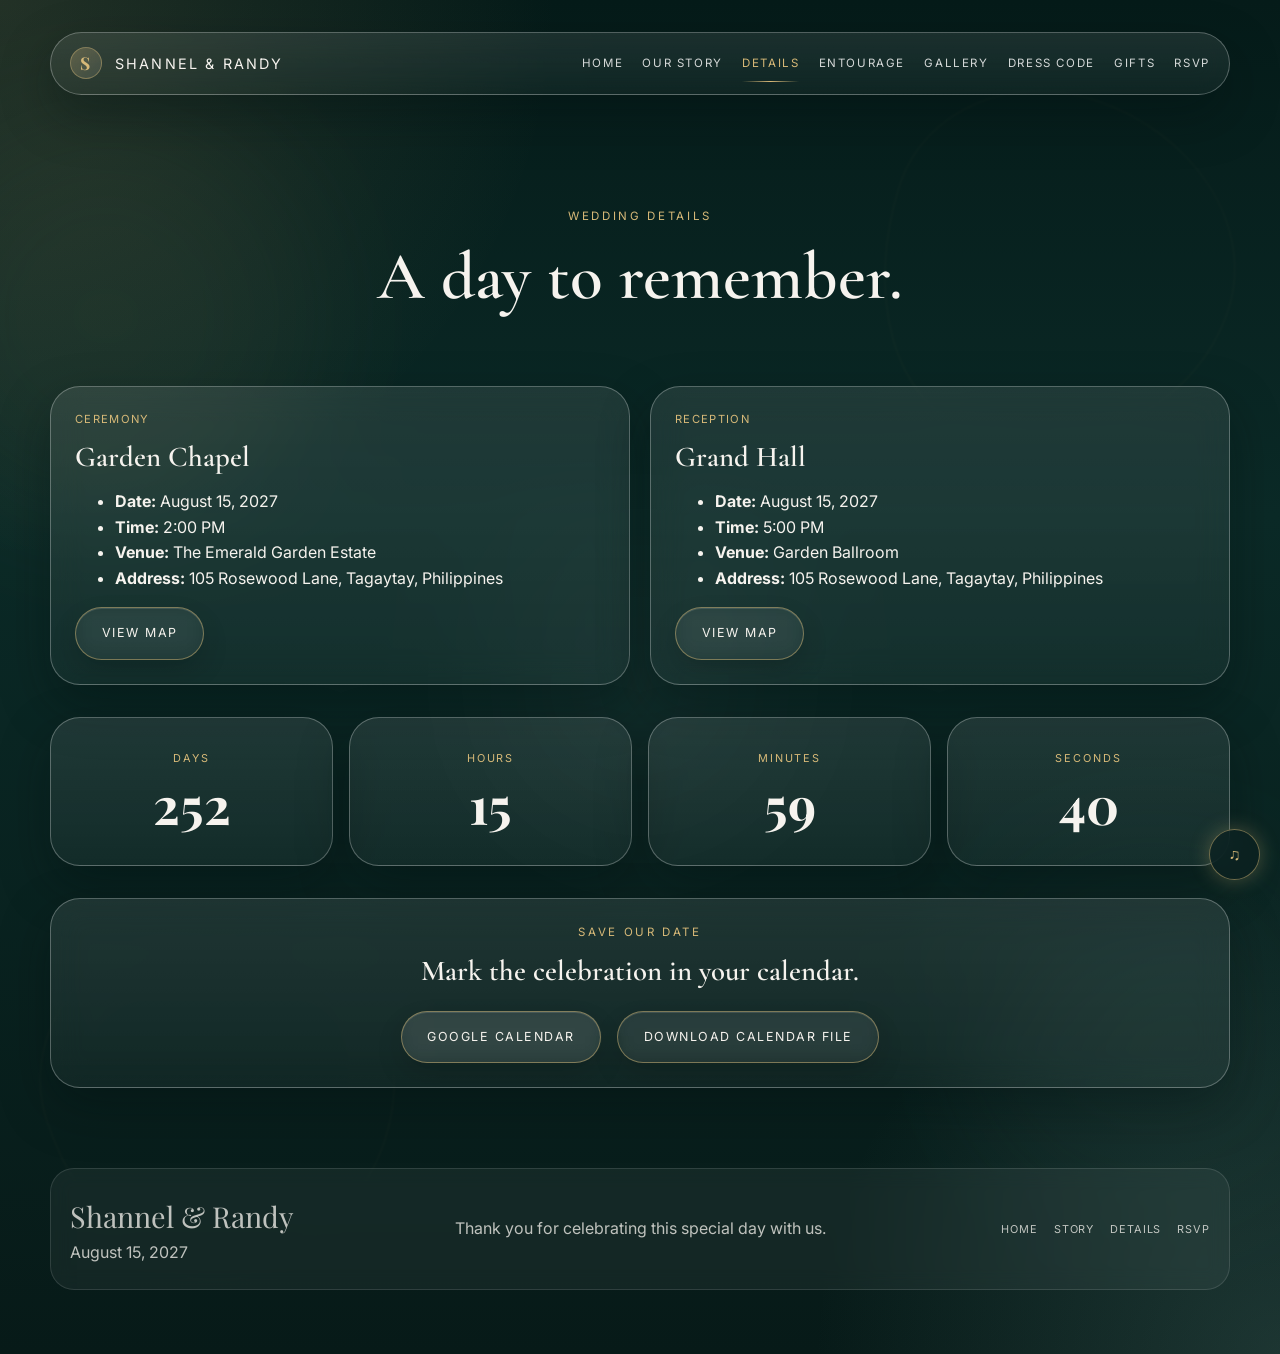
==== details.html @ 185ae38d "updated" ====
<!DOCTYPE html>
<html lang="en">
  <head>
    <meta charset="UTF-8" />
    <meta name="viewport" content="width=device-width, initial-scale=1.0" />
    <title>Wedding Details | Shannel & Randy</title>
    <meta name="description" content="Wedding ceremony and reception details for Shannel and Randy." />
    <link rel="preconnect" href="https://fonts.googleapis.com" />
    <link rel="preconnect" href="https://fonts.gstatic.com" crossorigin />
    <link
      href="https://fonts.googleapis.com/css2?family=Cormorant+Garamond:wght@400;500;600;700&family=Inter:wght@400;500;600;700&family=Playfair+Display:wght@500;600;700&display=swap"
      rel="stylesheet"
    />
    <link rel="stylesheet" href="./css/style.css" />
  </head>
  <body>
    <div class="page-shell">
      <div class="background-orb orb-one"></div>
      <div class="background-orb orb-two"></div>
      <div class="background-orb orb-three"></div>
      <div class="botanical botanical-one"></div>
      <div class="botanical botanical-two"></div>

      <header class="site-header">
        <nav class="nav glass-panel" aria-label="Main navigation">
          <a class="brand" href="./index.html" aria-label="Shannel and Randy home">
            <span class="brand-mark">S</span>
            <span>Shannel &amp; Randy</span>
          </a>
          <button class="nav-toggle" type="button" aria-expanded="false" aria-controls="mobileNav" aria-label="Open menu">
            <span></span>
            <span></span>
            <span></span>
          </button>
          <div class="nav-menu" id="mobileNav">
            <a class="nav-link" href="./index.html">Home</a>
            <a class="nav-link" href="./story.html">Our Story</a>
            <a class="nav-link active" href="./details.html">Details</a>
            <a class="nav-link" href="./entourage.html">Entourage</a>
            <a class="nav-link" href="./gallery.html">Gallery</a>
            <a class="nav-link" href="./dress-code.html">Dress Code</a>
            <a class="nav-link" href="./gifts.html">Gifts</a>
            <a class="nav-link" href="./rsvp.html">RSVP</a>
          </div>
        </nav>
      </header>

      <main class="content-page">
        <section class="page-hero reveal fade-up">
          <p class="eyebrow">Wedding Details</p>
          <h1>A day to remember.</h1>
        </section>

        <section class="details-page section-shell">
          <div class="info-grid two-up">
            <article class="glass-card info-card reveal fade-up">
              <div class="card-header">
                <p class="card-kicker">Ceremony</p>
                <h3>Garden Chapel</h3>
              </div>
              <ul>
                <li><strong>Date:</strong> August 15, 2027</li>
                <li><strong>Time:</strong> 2:00 PM</li>
                <li><strong>Venue:</strong> The Emerald Garden Estate</li>
                <li><strong>Address:</strong> 105 Rosewood Lane, Tagaytay, Philippines</li>
              </ul>
              <a class="button button-secondary" href="https://maps.google.com/?q=The+Emerald+Garden+Estate+Tagaytay+Philippines" target="_blank" rel="noreferrer">View Map</a>
            </article>

            <article class="glass-card info-card reveal fade-up">
              <div class="card-header">
                <p class="card-kicker">Reception</p>
                <h3>Grand Hall</h3>
              </div>
              <ul>
                <li><strong>Date:</strong> August 15, 2027</li>
                <li><strong>Time:</strong> 5:00 PM</li>
                <li><strong>Venue:</strong> Garden Ballroom</li>
                <li><strong>Address:</strong> 105 Rosewood Lane, Tagaytay, Philippines</li>
              </ul>
              <a class="button button-secondary" href="https://maps.google.com/?q=The+Emerald+Garden+Estate+Tagaytay+Philippines" target="_blank" rel="noreferrer">View Map</a>
            </article>
          </div>

          <div class="countdown-grid reveal fade-up">
            <div class="countdown-card glass-card">
              <span class="countdown-label">Days</span>
              <strong class="countdown-value" data-time-unit="days">00</strong>
            </div>
            <div class="countdown-card glass-card">
              <span class="countdown-label">Hours</span>
              <strong class="countdown-value" data-time-unit="hours">00</strong>
            </div>
            <div class="countdown-card glass-card">
              <span class="countdown-label">Minutes</span>
              <strong class="countdown-value" data-time-unit="minutes">00</strong>
            </div>
            <div class="countdown-card glass-card">
              <span class="countdown-label">Seconds</span>
              <strong class="countdown-value" data-time-unit="seconds">00</strong>
            </div>
          </div>

          <div class="calendar-card glass-card reveal fade-up">
            <p class="eyebrow">Save Our Date</p>
            <h3>Mark the celebration in your calendar.</h3>
            <div class="calendar-actions">
              <button class="button button-primary" type="button" data-calendar-action="google">Google Calendar</button>
              <button class="button button-secondary" type="button" data-calendar-action="download">Download Calendar File</button>
            </div>
          </div>
        </section>
      </main>

      <footer class="site-footer">
        <div class="footer-inner">
          <div>
            <p class="footer-title">Shannel &amp; Randy</p>
            <p>August 15, 2027</p>
          </div>
          <p class="footer-note">Thank you for celebrating this special day with us.</p>
          <div class="footer-nav">
            <a href="./index.html">Home</a>
            <a href="./story.html">Story</a>
            <a href="./details.html">Details</a>
            <a href="./rsvp.html">RSVP</a>
          </div>
        </div>
      </footer>
    </div>

    <button class="music-toggle" id="musicToggle" type="button" aria-label="Toggle music">
      <span class="music-icon">♫</span>
    </button>

    <script src="./js/script.js"></script>
  </body>
</html>
---- css/style.css ----
:root {
  --emerald-dark: #071d1a;
  --emerald-deep: #0b2d2a;
  --emerald: #1a4d47;
  --emerald-soft: #2d6d64;
  --emerald-light: #74a39a;
  --sage: #b5c8b8;
  --sage-strong: #98ab9d;
  --ivory: #f4efe7;
  --ivory-deep: #e4ddd0;
  --champagne: #d9c7a3;
  --gold: #d7b978;
  --gold-soft: rgba(215, 185, 120, 0.35);
  --glass: rgba(255, 255, 255, 0.08);
  --glass-strong: rgba(255, 255, 255, 0.14);
  --glass-emerald: rgba(15, 56, 52, 0.38);
  --glass-border: rgba(255, 255, 255, 0.28);
  --shadow-soft: 0 20px 50px rgba(2, 15, 13, 0.35);
  --shadow-gold: 0 0 20px rgba(215, 185, 120, 0.3);
  --link: #f0e7d3;
  --text: #f6f3ee;
  --text-soft: rgba(246, 243, 238, 0.76);
  --heading: "Cormorant Garamond", serif;
  --display: "Playfair Display", serif;
  --body: "Inter", sans-serif;
  --radius-lg: 30px;
  --radius-md: 20px;
  --radius-sm: 14px;
  --container: min(1180px, calc(100% - 2rem));
}

* {
  box-sizing: border-box;
}

html {
  scroll-behavior: smooth;
}

body {
  margin: 0;
  font-family: var(--body);
  background:
    radial-gradient(circle at top left, rgba(215, 185, 120, 0.14), transparent 30%),
    radial-gradient(circle at bottom right, rgba(116, 163, 154, 0.2), transparent 25%),
    linear-gradient(180deg, #051b19 0%, #0b2a27 38%, #071a18 100%);
  color: var(--text);
  min-height: 100vh;
  line-height: 1.6;
  overflow-x: hidden;
}

img {
  max-width: 100%;
  display: block;
}

a {
  color: inherit;
  text-decoration: none;
}

button,
input,
textarea {
  font: inherit;
}

button {
  cursor: pointer;
}

.page-shell {
  position: relative;
  min-height: 100vh;
  overflow: hidden;
}

.background-orb {
  position: absolute;
  border-radius: 50%;
  filter: blur(80px);
  opacity: 0.34;
  pointer-events: none;
  animation: floatOrbs 18s ease-in-out infinite alternate;
}

.orb-one {
  width: 26rem;
  height: 26rem;
  background: rgba(215, 185, 120, 0.17);
  top: 8%;
  left: -8%;
}

.orb-two {
  width: 24rem;
  height: 24rem;
  background: rgba(116, 163, 154, 0.15);
  bottom: 10%;
  right: -5%;
  animation-delay: 3s;
}

.orb-three {
  width: 18rem;
  height: 18rem;
  background: rgba(255, 255, 255, 0.1);
  top: 40%;
  left: 50%;
  transform: translateX(-50%);
  animation-delay: 6s;
}

.botanical {
  position: absolute;
  width: 22rem;
  height: 22rem;
  border: 1px solid rgba(215, 185, 120, 0.14);
  border-radius: 45% 55% 60% 40% / 40% 45% 55% 60%;
  opacity: 0.35;
  filter: blur(1px);
  pointer-events: none;
}

.botanical-one {
  top: 6rem;
  right: 3rem;
  transform: rotate(18deg);
}

.botanical-two {
  bottom: 5rem;
  left: 3rem;
  transform: rotate(-18deg);
}

.site-header {
  position: sticky;
  top: 1rem;
  z-index: 50;
  width: var(--container);
  margin: 0 auto;
  padding-top: 1rem;
}

.nav {
  display: flex;
  align-items: center;
  justify-content: space-between;
  position: relative;
  padding: 0.9rem 1.2rem;
  border-radius: 999px;
  background: rgba(14, 40, 39, 0.38);
  backdrop-filter: blur(18px);
  -webkit-backdrop-filter: blur(18px);
  border: 1px solid rgba(215, 185, 120, 0.25);
  box-shadow: var(--shadow-soft);
}

.brand {
  display: inline-flex;
  align-items: center;
  gap: 0.8rem;
  font-size: 0.9rem;
  letter-spacing: 0.15em;
  text-transform: uppercase;
  color: var(--text);
}

.brand-mark {
  width: 2rem;
  height: 2rem;
  display: inline-grid;
  place-items: center;
  border-radius: 50%;
  background: linear-gradient(135deg, rgba(215, 185, 120, 0.28), rgba(255,255,255,0.09));
  border: 1px solid rgba(215, 185, 120, 0.4);
  color: var(--gold);
  font-family: var(--display);
  font-size: 1.1rem;
  font-weight: 700;
}

.nav-menu {
  display: flex;
  align-items: center;
  justify-content: center;
  gap: 1.2rem;
  flex-wrap: wrap;
}

.nav-link {
  position: relative;
  color: rgba(255,255,255,0.82);
  font-size: 0.72rem;
  letter-spacing: 0.14em;
  text-transform: uppercase;
  padding: 0.3rem 0;
  transition: color 0.35s ease;
}

.nav-link::after {
  content: "";
  position: absolute;
  left: 0;
  bottom: -0.3rem;
  width: 100%;
  height: 1px;
  background: linear-gradient(90deg, transparent, var(--gold), transparent);
  transform: scaleX(0);
  transform-origin: center;
  transition: transform 0.35s ease;
}

.nav-link:hover,
.nav-link:focus-visible,
.nav-link.active {
  color: var(--gold);
}

.nav-link:hover::after,
.nav-link:focus-visible::after,
.nav-link.active::after {
  transform: scaleX(1);
}

.nav-toggle {
  display: none;
  width: 3rem;
  height: 3rem;
  background: rgba(255,255,255,0.06);
  border: 1px solid rgba(255,255,255,0.15);
  border-radius: 50%;
  position: relative;
}

.nav-toggle span {
  display: block;
  width: 1.2rem;
  height: 2px;
  background: var(--text);
  margin: 0.25rem auto;
  border-radius: 999px;
  transition: transform 0.35s ease, opacity 0.35s ease;
}

.nav-toggle[aria-expanded="true"] span:nth-child(1) {
  transform: translateY(6px) rotate(45deg);
}

.nav-toggle[aria-expanded="true"] span:nth-child(2) {
  opacity: 0;
}

.nav-toggle[aria-expanded="true"] span:nth-child(3) {
  transform: translateY(-6px) rotate(-45deg);
}

.site-main,
.content-page {
  width: var(--container);
  margin: 0 auto;
  padding-bottom: 4rem;
}

.section-shell {
  padding-top: 4.5rem;
}

.page-hero {
  padding-top: 8rem;
  text-align: center;
}

.section-heading {
  text-align: center;
  margin-bottom: 2rem;
}

.section-heading.split-heading {
  display: flex;
  justify-content: space-between;
  align-items: end;
  text-align: left;
  gap: 1rem;
}

.eyebrow {
  margin: 0 0 0.9rem;
  font-size: 0.72rem;
  letter-spacing: 0.23em;
  text-transform: uppercase;
  color: var(--gold);
}

h1, h2, h3 {
  margin: 0;
  color: var(--text);
  font-family: var(--heading);
  font-weight: 600;
  line-height: 1.1;
}

h1 {
  font-size: clamp(3rem, 4vw + 1rem, 6rem);
}

h2 {
  font-size: clamp(2.1rem, 2vw + 1rem, 3.3rem);
}

h3 {
  font-size: clamp(1.6rem, 1vw + 1rem, 2.2rem);
}

.hero-section {
  min-height: 100vh;
  display: grid;
  place-items: center;
  padding-top: 2rem;
  position: relative;
}

.hero-frame {
  width: min(100%, 960px);
  min-height: 85vh;
  display: grid;
  place-items: center;
  text-align: center;
  background: linear-gradient(135deg, rgba(164, 198, 187, 0.09), rgba(17, 47, 46, 0.3));
  border: 1px solid rgba(255,255,255,0.12);
  box-shadow: var(--shadow-soft);
  border-radius: 2.2rem;
  padding: clamp(2rem, 4vw, 5rem);
  position: relative;
  overflow: hidden;
}

.hero-frame::before,
.hero-frame::after,
.glass-card::before {
  content: "";
  position: absolute;
  inset: 0;
  background: linear-gradient(120deg, transparent 20%, rgba(255,255,255,0.08), transparent 80%);
  transform: translateX(-100%);
  animation: shimmer 12s linear infinite;
  pointer-events: none;
}

.hero-content {
  position: relative;
  z-index: 1;
}

.hero-names {
  display: flex;
  align-items: center;
  justify-content: center;
  gap: 1rem;
  flex-wrap: wrap;
  font-family: var(--display);
  letter-spacing: 0.08em;
  text-transform: uppercase;
  margin: 0.6rem 0 1rem;
}

.hero-names span {
  display: inline-block;
  opacity: 0;
  transform: translateY(1rem);
  animation: fadeReveal 1s ease forwards;
}

.hero-ampersand {
  font-size: clamp(2.2rem, 3vw, 4rem);
  color: var(--gold);
}

.hero-names span:nth-child(2) {
  animation-delay: 0.75s;
}

.hero-names span:nth-child(1) {
  animation-delay: 0.3s;
}

.hero-names span:nth-child(3) {
  animation-delay: 1.2s;
}

.hero-subtitle,
.hero-meta {
  font-size: 0.95rem;
  letter-spacing: 0.12em;
  text-transform: uppercase;
  color: var(--text-soft);
}

.typewriter {
  min-height: 1.4em;
  display: inline-block;
  white-space: nowrap;
  overflow: hidden;
  border-right: 2px solid rgba(215, 185, 120, 0.85);
  animation: blinkCaret 0.8s step-end infinite;
}

.hero-meta {
  display: flex;
  justify-content: center;
  gap: 0.55rem;
  flex-wrap: wrap;
  margin-top: 1.2rem;
}

.divider {
  color: var(--gold);
}

.hero-actions {
  display: flex;
  justify-content: center;
  flex-wrap: wrap;
  gap: 1rem;
  margin-top: 2rem;
}

.button {
  display: inline-flex;
  align-items: center;
  justify-content: center;
  border-radius: 999px;
  padding: 0.95rem 1.6rem;
  border: 1px solid rgba(215, 185, 120, 0.5);
  background: rgba(255,255,255,0.08);
  color: var(--text);
  backdrop-filter: blur(10px);
  -webkit-backdrop-filter: blur(10px);
  box-shadow: inset 0 1px 0 rgba(255,255,255,0.12), 0 12px 26px rgba(0,0,0,0.15);
  font-size: 0.78rem;
  letter-spacing: 0.12em;
  text-transform: uppercase;
  transition: transform 0.3s ease, box-shadow 0.3s ease, background 0.3s ease, border-color 0.3s ease;
}

.button:hover,
.button:focus-visible {
  transform: translateY(-2px);
  box-shadow: inset 0 1px 0 rgba(255,255,255,0.16), 0 16px 30px rgba(215,185,120,0.12);
  border-color: rgba(215,185,120,0.8);
}

.button:active {
  transform: translateY(1px) scale(0.99);
}

.button-primary {
  background: linear-gradient(135deg rgba(255,255,255,0.12), rgba(215,185,120,0.18));
}

.button-secondary {
  background: rgba(255,255,255,0.04);
}

.text-link {
  color: var(--gold);
  font-size: 0.8rem;
  letter-spacing: 0.12em;
  text-transform: uppercase;
}

.glass-panel,
.glass-card {
  position: relative;
  border: 1px solid var(--glass-border);
  background: linear-gradient(180deg, rgba(255,255,255,0.09), rgba(255,255,255,0.04));
  backdrop-filter: blur(16px);
  -webkit-backdrop-filter: blur(16px);
  box-shadow: var(--shadow-soft);
}

.glass-card {
  border-radius: var(--radius-lg);
  padding: 1.5rem;
  overflow: hidden;
}

.emerald-card {
  background: linear-gradient(180deg, rgba(28, 77, 71, 0.44), rgba(12, 27, 29, 0.32));
}

.ivory-card {
  background: linear-gradient(180deg, rgba(255,255,255,0.18), rgba(244,239,231,0.11));
  color: var(--ivory);
}

.gold-outline-card {
  border-color: rgba(215, 185, 120, 0.65);
  box-shadow: 0 0 0 1px rgba(215, 185, 120, 0.18), 0 20px 40px rgba(11,18,17,0.18);
}

.info-grid,
.gifts-grid,
.profile-grid,
.swatch-grid,
.details-layout,
.gallery-compact {
  display: grid;
  gap: 1.25rem;
}

.three-up {
  grid-template-columns: repeat(3, minmax(0, 1fr));
}

.two-up {
  grid-template-columns: repeat(2, minmax(0, 1fr));
}

.info-card h3,
.gift-card h3,
.detail-panel h3 {
  margin-bottom: 1rem;
}

.card-kicker {
  margin: 0 0 0.8rem;
  color: var(--gold);
  text-transform: uppercase;
  letter-spacing: 0.12em;
  font-size: 0.7rem;
}

.timeline-preview {
  display: grid;
  gap: 1.3rem;
}

.timeline-item {
  display: grid;
  grid-template-columns: 120px 1fr;
  gap: 1rem;
  align-items: center;
}

.timeline-year {
  color: var(--gold);
  font-size: clamp(1.8rem, 2vw, 2.7rem);
  font-family: var(--display);
  text-align: center;
}

.timeline-content {
  min-height: 140px;
}

.details-layout {
  grid-template-columns: repeat(2, minmax(0, 1fr));
}

.detail-panel {
  display: flex;
  flex-direction: column;
  gap: 0.8rem;
}

.gallery-compact {
  grid-template-columns: repeat(3, minmax(0, 1fr));
}

.gallery-image {
  height: 270px;
  overflow: hidden;
  padding: 0.8rem;
}

.gallery-image img {
  width: 100%;
  height: 100%;
  object-fit: cover;
  border-radius: 1.25rem;
}

.cta-card {
  text-align: center;
  padding: 3rem 1.5rem;
}

.site-footer {
  width: var(--container);
  margin: 0 auto;
  padding: 1rem 0 4rem;
}

.footer-inner {
  display: grid;
  grid-template-columns: 1fr auto 1fr;
  gap: 1rem;
  align-items: center;
  padding: 1.5rem 1.2rem;
  border-radius: 1.5rem;
  background: rgba(255,255,255,0.05);
  border: 1px solid rgba(255,255,255,0.12);
  backdrop-filter: blur(10px);
}

.footer-title {
  font-family: var(--display);
  font-size: 1.8rem;
  color: var(--gold);
  margin: 0;
}

.footer-note,
.footer-inner p {
  margin: 0;
  color: var(--text-soft);
}

.footer-nav {
  display: flex;
  justify-content: flex-end;
  gap: 1rem;
  flex-wrap: wrap;
}

.footer-nav a {
  color: var(--text-soft);
  letter-spacing: 0.08em;
  text-transform: uppercase;
  font-size: 0.68rem;
}

.invitation-overlay {
  position: fixed;
  inset: 0;
  display: grid;
  place-items: center;
  background: rgba(5, 22, 20, 0.8);
  z-index: 200;
  transition: opacity 0.6s ease, visibility 0.6s ease;
}

.invitation-overlay.hidden {
  opacity: 0;
  visibility: hidden;
  pointer-events: none;
}

.invitation-card {
  width: min(100%, 560px);
  padding: 2.5rem 2rem;
  text-align: center;
  border-radius: 2rem;
  background: linear-gradient(180deg, rgba(255,255,255,0.12), rgba(255,255,255,0.05));
  border: 1px solid rgba(215,185,120,0.4);
  box-shadow: var(--shadow-soft);
  backdrop-filter: blur(18px);
  -webkit-backdrop-filter: blur(18px);
}

.invitation-badge {
  color: var(--gold);
  letter-spacing: 0.14em;
  text-transform: uppercase;
  font-size: 0.72rem;
  margin-bottom: 1rem;
}

.invitation-names {
  display: flex;
  flex-direction: column;
  align-items: center;
  gap: 0.2rem;
  font-family: var(--display);
  text-transform: uppercase;
  letter-spacing: 0.08em;
  font-size: clamp(2.5rem, 4vw, 4.5rem);
}

.ampersand {
  color: var(--gold);
}

.invitation-date {
  color: var(--text-soft);
  margin: 1rem 0 1.6rem;
  letter-spacing: 0.12em;
  text-transform: uppercase;
}

.music-toggle {
  position: fixed;
  right: 1.25rem;
  bottom: 1.25rem;
  width: 3.2rem;
  height: 3.2rem;
  border-radius: 50%;
  border: 1px solid rgba(215,185,120,0.5);
  background: rgba(12, 34, 33, 0.7);
  color: var(--gold);
  backdrop-filter: blur(12px);
  box-shadow: var(--shadow-gold);
  z-index: 60;
}

.music-toggle.is-muted .music-icon {
  opacity: 0.5;
}

.story-timeline,
.story-page,
.rsvp-page,
.gifts-page,
.location-page,
.entourage-section,
.gallery-page,
.dress-code-page {
  position: relative;
  z-index: 1;
}

.story-timeline {
  display: grid;
  gap: 1.5rem;
}

.story-item {
  display: grid;
  grid-template-columns: 110px 1fr;
  gap: 1rem;
  align-items: center;
}

.story-year {
  font-size: 2rem;
  font-family: var(--display);
  color: var(--gold);
  text-align: center;
}

.story-card {
  min-height: 180px;
}

.profile-grid {
  grid-template-columns: repeat(3, minmax(0, 1fr));
}

.profile-card {
  padding: 1rem;
  transition: transform 0.35s ease, border-color 0.35s ease, box-shadow 0.35s ease;
}

.profile-card:hover {
  transform: translateY(-6px);
  border-color: rgba(215,185,120,0.8);
  box-shadow: 0 20px 40px rgba(215,185,120,0.12);
}

.profile-image-wrap {
  aspect-ratio: 1;
  border-radius: 50%;
  overflow: hidden;
  border: 2px solid rgba(215,185,120,0.3);
  margin-bottom: 1rem;
}

.profile-image-wrap img {
  width: 100%;
  height: 100%;
  object-fit: cover;
  transition: transform 0.5s ease;
}

.profile-card:hover .profile-image-wrap img {
  transform: scale(1.06);
}

.profile-role {
  display: block;
  color: var(--gold);
  letter-spacing: 0.14em;
  text-transform: uppercase;
  font-size: 0.63rem;
  margin-bottom: 0.4rem;
}

.profile-info h3 {
  font-size: 1.8rem;
}

.gallery-grid {
  columns: 3 260px;
  column-gap: 1rem;
}

.gallery-item {
  width: 100%;
  display: inline-block;
  margin: 0 0 1rem;
  background: none;
  border: 1px solid rgba(255,255,255,0.12);
  padding: 0.75rem;
  border-radius: 1.2rem;
  overflow: hidden;
}

.gallery-item img {
  width: 100%;
  border-radius: 1rem;
  object-fit: cover;
  display: block;
}

.gallery-item.tall img {
  height: 420px;
}

.gallery-item.wide img {
  height: 260px;
}

.gallery-modal {
  position: fixed;
  inset: 0;
  display: none;
  place-items: center;
  background: rgba(3,15,14,0.84);
  backdrop-filter: blur(18px);
  z-index: 120;
}

.gallery-modal.is-open {
  display: grid;
}

.gallery-modal img {
  max-width: min(92vw, 840px);
  max-height: 82vh;
  border-radius: 1.5rem;
  border: 1px solid rgba(215,185,120,0.4);
  box-shadow: var(--shadow-soft);
}

.modal-close,
.modal-control {
  position: absolute;
  width: 3rem;
  height: 3rem;
  border-radius: 50%;
  border: 1px solid rgba(215,185,120,0.4);
  background: rgba(255,255,255,0.06);
  color: var(--text);
  font-size: 2rem;
}

.modal-close {
  top: 1.5rem;
  right: 1.5rem;
}

.modal-control {
  top: 50%;
  transform: translateY(-50%);
}

.modal-control.prev {
  left: 1.5rem;
}

.modal-control.next {
  right: 1.5rem;
}

.swatch-grid {
  grid-template-columns: repeat(auto-fit, minmax(220px, 1fr));
}

.swatch-card {
  display: flex;
  align-items: center;
  gap: 1rem;
}

.color-swatch {
  width: 3.5rem;
  height: 3.5rem;
  border-radius: 50%;
  border: 2px solid rgba(255,255,255,0.3);
  display: inline-block;
}

.color-swatch.emerald { background: #1a4d47; }
.color-swatch.sage { background: #a4b7a4; }
.color-swatch.champagne { background: #d9c7a3; }
.color-swatch.beige { background: #d7c9b1; }
.color-swatch.charcoal { background: #1c1b1a; }

.outfit-visuals {
  display: grid;
  grid-template-columns: repeat(2, minmax(0, 1fr));
  gap: 1.2rem;
  margin-top: 2rem;
}

.outfit-card {
  padding: 0.7rem;
  overflow: hidden;
}

.outfit-card img {
  width: 100%;
  height: 360px;
  object-fit: cover;
  border-radius: 1.2rem;
}

.gifts-grid {
  grid-template-columns: repeat(3, minmax(0, 1fr));
}

.gift-card {
  min-height: 260px;
  display: flex;
  flex-direction: column;
  justify-content: center;
}

.gift-label {
  color: var(--gold);
  font-size: 0.7rem;
  letter-spacing: 0.12em;
  text-transform: uppercase;
  margin: 0.8rem 0 0.25rem;
}

.toast {
  position: fixed;
  left: 50%;
  bottom: 1.5rem;
  transform: translateX(-50%) translateY(20px);
  opacity: 0;
  pointer-events: none;
  padding: 0.8rem 1.3rem;
  border-radius: 999px;
  background: rgba(14, 38, 36, 0.85);
  border: 1px solid rgba(215,185,120,0.45);
  box-shadow: var(--shadow-soft);
  letter-spacing: 0.08em;
  text-transform: uppercase;
  transition: opacity 0.3s ease, transform 0.3s ease;
}

.toast.visible {
  opacity: 1;
  transform: translateX(-50%) translateY(0);
}

.rsvp-form {
  display: grid;
  gap: 1.2rem;
}

.form-grid {
  display: grid;
  grid-template-columns: repeat(2, minmax(0, 1fr));
  gap: 1rem;
}

.field {
  display: flex;
  flex-direction: column;
  gap: 0.6rem;
  color: var(--text-soft);
}

.field span {
  font-size: 0.75rem;
  letter-spacing: 0.1em;
  text-transform: uppercase;
}

.field input,
.field textarea {
  width: 100%;
  border: 1px solid rgba(255,255,255,0.15);
  background: rgba(255,255,255,0.05);
  color: var(--text);
  border-radius: 1rem;
  padding: 0.9rem 1rem;
  transition: border-color 0.3s ease, box-shadow 0.3s ease, background 0.3s ease;
}

.field input:focus,
.field textarea:focus {
  outline: none;
  border-color: rgba(215,185,120,0.8);
  box-shadow: 0 0 0 3px rgba(215,185,120,0.15);
}

.field-radio {
  grid-column: 1 / -1;
}

.options {
  display: grid;
  grid-template-columns: repeat(2, minmax(0, 1fr));
  gap: 1rem;
}

.attendance-option {
  position: relative;
  display: flex;
  align-items: center;
  justify-content: center;
  min-height: 4rem;
  padding: 0.9rem 1rem;
  border-radius: 1rem;
  background: rgba(255,255,255,0.04);
  border: 1px solid rgba(255,255,255,0.12);
  color: var(--text);
  cursor: pointer;
  transition: transform 0.25s ease, border-color 0.25s ease, box-shadow 0.25s ease, background 0.25s ease;
}

.attendance-option:hover,
.attendance-option:focus-within {
  transform: translateY(-2px);
  border-color: rgba(215,185,120,0.8);
  box-shadow: 0 10px 20px rgba(215,185,120,0.1);
}

.attendance-option input {
  position: absolute;
  opacity: 0;
  pointer-events: none;
}

.attendance-option span {
  font-size: 0.8rem;
  letter-spacing: 0.08em;
  text-transform: uppercase;
  font-weight: 600;
}

.attendance-option.is-selected {
  background: rgba(215,185,120,0.1);
  border-color: rgba(215,185,120,0.8);
  box-shadow: 0 0 0 1px rgba(215,185,120,0.2), 0 0 18px rgba(215,185,120,0.14);
}

.full-width {
  grid-column: 1 / -1;
}

.success-message {
  display: none;
  margin-top: 1.5rem;
  text-align: center;
  padding: 1.5rem;
  border-radius: 1.5rem;
  background: linear-gradient(135deg, rgba(255,255,255,0.07), rgba(18,73,68,0.2));
  border: 1px solid rgba(215,185,120,0.4);
}

.success-message.visible {
  display: block;
}

.map-card {
  padding: 0.7rem;
  margin-top: 1.5rem;
}

.map-card iframe {
  width: 100%;
  min-height: 420px;
  border: 0;
  border-radius: 1rem;
}

.countdown-grid {
  display: grid;
  grid-template-columns: repeat(4, minmax(0, 1fr));
  gap: 1rem;
  margin-top: 2rem;
}

.countdown-card {
  text-align: center;
  padding: 2rem 1rem;
}

.countdown-label {
  display: block;
  color: var(--gold);
  text-transform: uppercase;
  letter-spacing: 0.18em;
  font-size: 0.68rem;
  margin-bottom: 0.75rem;
}

.countdown-value {
  font-size: clamp(2rem, 4vw, 3.2rem);
  font-family: var(--display);
  color: var(--text);
  line-height: 1;
}

.calendar-card {
  margin-top: 2rem;
  text-align: center;
}

.calendar-actions {
  display: flex;
  flex-wrap: wrap;
  justify-content: center;
  gap: 1rem;
  margin-top: 1.5rem;
}

.thank-you-page {
  min-height: 70vh;
  display: grid;
  place-items: center;
}

.thank-you-card {
  text-align: center;
  max-width: 760px;
  padding: 3rem 2rem;
}

.reveal {
  opacity: 0;
  transform: translateY(30px) scale(0.98);
  filter: blur(8px);
  transition: opacity 0.7s ease, transform 0.7s ease, filter 0.7s ease;
}

.reveal.visible {
  opacity: 1;
  transform: translateY(0) scale(1);
  filter: blur(0);
}

@keyframes shimmer {
  0% { transform: translateX(-120%); }
  100% { transform: translateX(120%); }
}

@keyframes floatOrbs {
  0% { transform: translate3d(0, 0, 0) scale(1); }
  100% { transform: translate3d(12px, -16px, 0) scale(1.08); }
}

@keyframes fadeReveal {
  0% {
    opacity: 0;
    transform: translateY(18px);
  }
  100% {
    opacity: 1;
    transform: translateY(0);
  }
}

@keyframes blinkCaret {
  0%, 49% { border-color: rgba(215, 185, 120, 0.85); }
  50%, 100% { border-color: transparent; }
}

@media (max-width: 980px) {
  .nav {
    border-radius: 1.4rem;
  }

  .nav-toggle {
    display: block;
  }

  .nav-menu {
    position: absolute;
    left: 0.8rem;
    right: 0.8rem;
    top: calc(100% + 0.8rem);
    background: rgba(12, 36, 34, 0.82);
    backdrop-filter: blur(18px);
    border: 1px solid rgba(255,255,255,0.12);
    border-radius: 1.5rem;
    padding: 1rem;
    display: none;
    flex-direction: column;
    align-items: flex-start;
    box-shadow: var(--shadow-soft);
  }

  .nav-menu.is-open {
    display: flex;
    animation: fadeInMenu 0.35s ease;
  }

  .nav-link {
    width: 100%;
    padding: 0.7rem 0.2rem;
  }

  .three-up, .two-up, .profile-grid, .gifts-grid, .countdown-grid {
    grid-template-columns: 1fr;
  }

  .gallery-compact {
    grid-template-columns: 1fr;
  }

  .footer-inner {
    grid-template-columns: 1fr;
    text-align: center;
  }

  .footer-nav {
    justify-content: center;
  }
}

@media (max-width: 640px) {
  .site-header {
    width: min(100% - 1rem, 100%);
    padding-top: 0.75rem;
  }

  .nav {
    padding: 0.8rem 0.9rem;
  }

  .brand {
    gap: 0.5rem;
  }

  .brand span:last-child {
    display: none;
  }

  .nav-menu {
    left: 0.55rem;
    right: 0.55rem;
  }

  .hero-section {
    min-height: auto;
    padding-top: 1rem;
  }

  .hero-frame {
    min-height: 72vh;
    padding: 2rem 1.15rem;
    border-radius: 1.5rem;
  }

  .hero-names {
    gap: 0.35rem;
    line-height: 1.05;
  }

  .hero-meta,
  .hero-actions,
  .calendar-actions,
  .options {
    flex-direction: column;
  }

  .hero-subtitle,
  .hero-meta {
    letter-spacing: 0.08em;
    font-size: 0.74rem;
  }

  .button {
    width: 100%;
    padding: 0.9rem 1rem;
  }

  .info-grid,
  .gifts-grid,
  .profile-grid,
  .swatch-grid,
  .details-layout,
  .gallery-compact,
  .outfit-visuals,
  .timeline-preview,
  .story-timeline {
    gap: 1.25rem;
  }

  .glass-card,
  .detail-panel,
  .gift-card,
  .profile-card,
  .swatch-card,
  .cta-card,
  .story-card {
    margin-bottom: 0.25rem;
  }

  .section-shell {
    padding-top: 3.2rem;
  }

  .section-heading.split-heading {
    display: block;
    text-align: center;
  }

  .page-hero {
    padding-top: 6rem;
  }

  .form-grid {
    grid-template-columns: 1fr;
  }

  .timeline-item,
  .story-item {
    grid-template-columns: 1fr;
    text-align: center;
  }

  .detail-panel,
  .story-card,
  .gift-card,
  .cta-card {
    padding-left: 1rem;
    padding-right: 1rem;
  }

  .music-toggle {
    right: 0.9rem;
    bottom: 0.9rem;
    width: 3rem;
    height: 3rem;
  }

  .invitation-card {
    padding: 2rem 1.25rem;
  }
}

@media (max-width: 480px) {
  :root {
    --container: min(100% - 0.75rem, 100%);
  }

  .site-main,
  .content-page,
  .site-footer {
    width: var(--container);
  }

  .brand-mark {
    width: 1.7rem;
    height: 1.7rem;
    font-size: 0.95rem;
  }

  .hero-frame {
    min-height: 64vh;
  }

  .hero-names {
    flex-direction: column;
    gap: 0.15rem;
  }

  .hero-names .hero-ampersand {
    font-size: 2.3rem;
  }

  .eyebrow {
    letter-spacing: 0.15em;
    font-size: 0.64rem;
  }

  h1 {
    font-size: clamp(2.3rem, 9vw, 3.4rem);
  }

  h2 {
    font-size: clamp(1.8rem, 7vw, 2.5rem);
  }

  .glass-card,
  .cta-card,
  .detail-panel {
    border-radius: 1.25rem;
  }

  .glass-card {
    padding: 1.15rem;
  }

  .gallery-image {
    height: 220px;
  }

  .countdown-grid {
    gap: 0.75rem;
  }

  .countdown-card {
    padding: 1.2rem 0.5rem;
  }

  .footer-inner {
    padding: 1.2rem 0.9rem;
  }
}

@media (prefers-reduced-motion: reduce) {
  html {
    scroll-behavior: auto;
  }

  *, *::before, *::after {
    animation: none !important;
    transition: none !important;
  }

  .reveal {
    opacity: 1;
    filter: none;
    transform: none;
  }
}

@keyframes fadeInMenu {
  from {
    opacity: 0;
    transform: translateY(-10px) scale(0.96);
    filter: blur(6px);
  }
  to {
    opacity: 1;
    transform: translateY(0) scale(1);
    filter: blur(0);
  }
}
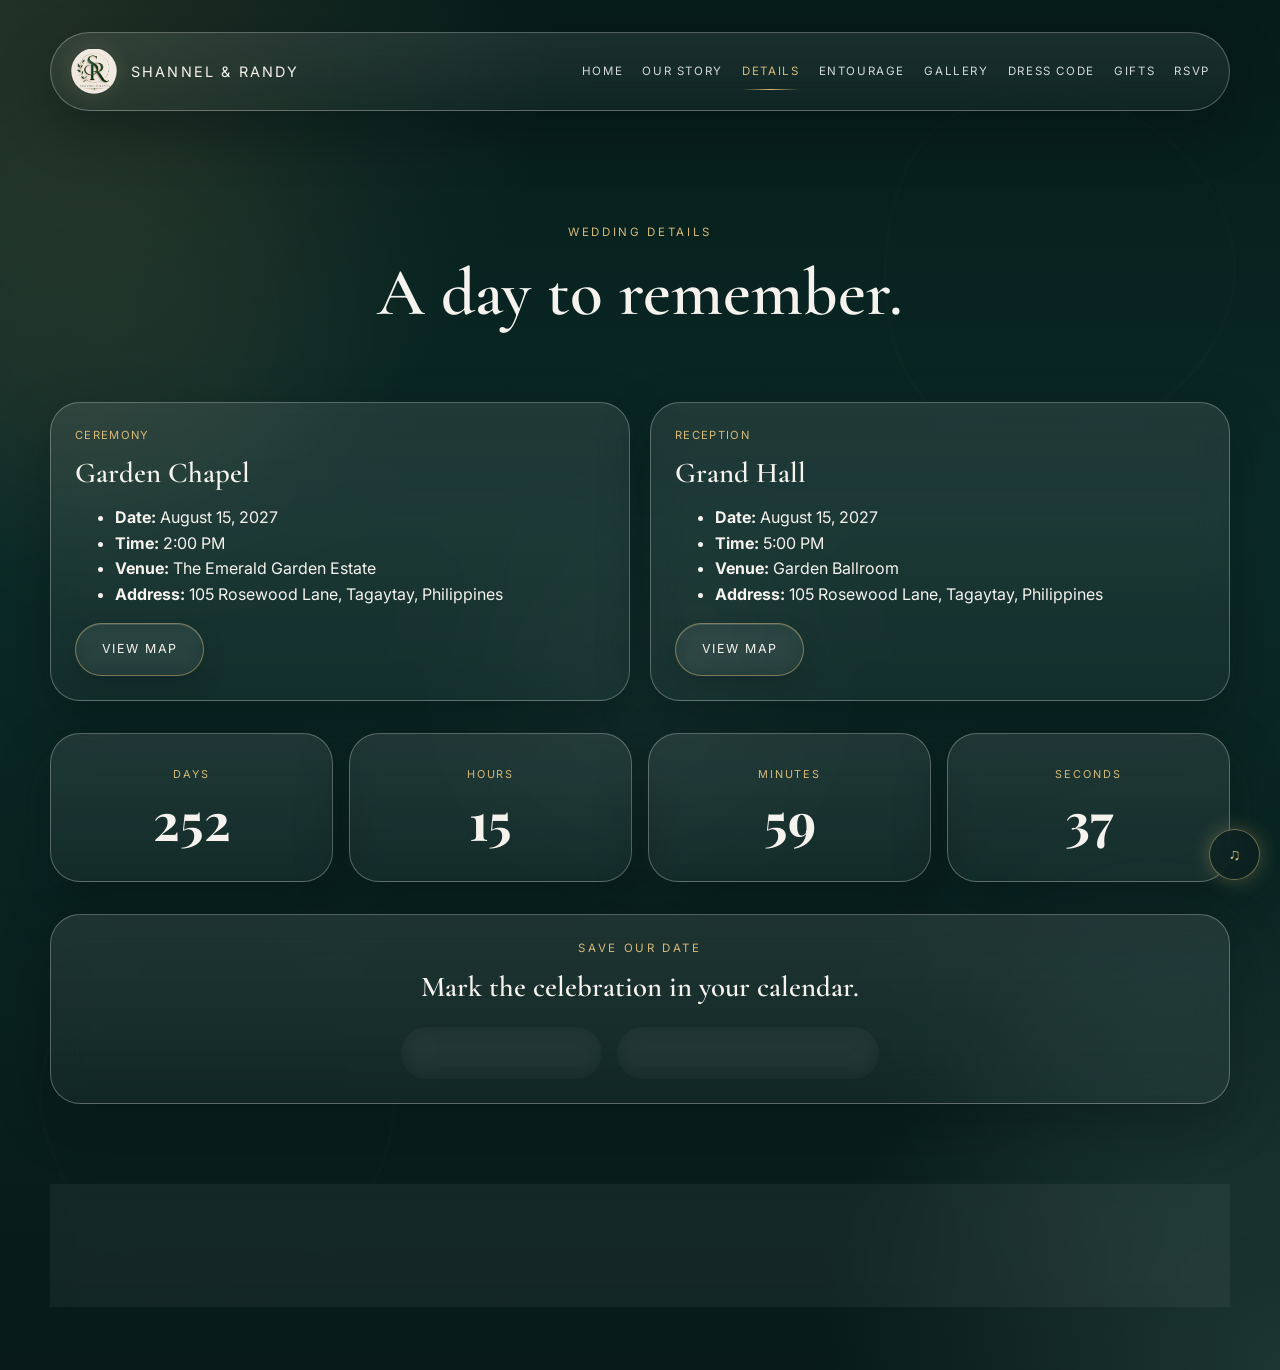
==== commit 24dbbc78: "updated" ====
--- a/details.html
+++ b/details.html
@@ -24,7 +24,7 @@
       <header class="site-header">
         <nav class="nav glass-panel" aria-label="Main navigation">
           <a class="brand" href="./index.html" aria-label="Shannel and Randy home">
-            <span class="brand-mark">S</span>
+            <img class="brand-mark" src="./images/monogram.png" alt="Shannel and Randy monogram" />
             <span>Shannel &amp; Randy</span>
           </a>
           <button class="nav-toggle" type="button" aria-expanded="false" aria-controls="mobileNav" aria-label="Open menu">
--- a/css/style.css
+++ b/css/style.css
@@ -169,17 +169,14 @@
 }
 
 .brand-mark {
-  width: 2rem;
-  height: 2rem;
-  display: inline-grid;
-  place-items: center;
+  width: 3rem;
+  height: 3rem;
+  display: inline-block;
+  object-fit: contain;
   border-radius: 50%;
-  background: linear-gradient(135deg, rgba(215, 185, 120, 0.28), rgba(255,255,255,0.09));
-  border: 1px solid rgba(215, 185, 120, 0.4);
-  color: var(--gold);
-  font-family: var(--display);
-  font-size: 1.1rem;
-  font-weight: 700;
+  box-shadow: 0 0 18px rgba(215, 185, 120, 0.15);
+  background: rgba(255, 255, 255, 0.02);
+  padding: 0.08rem;
 }
 
 .nav-menu {
@@ -354,6 +351,20 @@
   z-index: 1;
 }
 
+.hero-monogram-wrap {
+  display: flex;
+  justify-content: center;
+  margin-bottom: 1.1rem;
+}
+
+.hero-monogram {
+  width: clamp(4.5rem, 8vw, 7rem);
+  height: auto;
+  display: block;
+  object-fit: contain;
+  filter: drop-shadow(0 0 20px rgba(215, 185, 120, 0.18));
+}
+
 .hero-names {
   display: flex;
   align-items: center;
@@ -369,17 +380,18 @@
 .hero-names span {
   display: inline-block;
   opacity: 0;
-  transform: translateY(1rem);
-  animation: fadeReveal 1s ease forwards;
+  transform: translateY(1.2rem) scale(0.98);
+  animation: fadeReveal 1.8s cubic-bezier(0.22, 1, 0.36, 1) forwards;
 }
 
 .hero-ampersand {
   font-size: clamp(2.2rem, 3vw, 4rem);
   color: var(--gold);
+  text-shadow: 0 0 18px rgba(215, 185, 120, 0.22);
 }
 
 .hero-names span:nth-child(2) {
-  animation-delay: 0.75s;
+  animation-delay: 0.9s;
 }
 
 .hero-names span:nth-child(1) {
@@ -387,7 +399,7 @@
 }
 
 .hero-names span:nth-child(3) {
-  animation-delay: 1.2s;
+  animation-delay: 1.5s;
 }
 
 .hero-subtitle,
@@ -404,7 +416,7 @@
   white-space: nowrap;
   overflow: hidden;
   border-right: 2px solid rgba(215, 185, 120, 0.85);
-  animation: blinkCaret 0.8s step-end infinite;
+  animation: blinkCaret 1.1s step-end infinite;
 }
 
 .hero-meta {
@@ -1161,11 +1173,11 @@
 @keyframes fadeReveal {
   0% {
     opacity: 0;
-    transform: translateY(18px);
+    transform: translateY(18px) scale(0.98);
   }
   100% {
     opacity: 1;
-    transform: translateY(0);
+    transform: translateY(0) scale(1);
   }
 }
 
